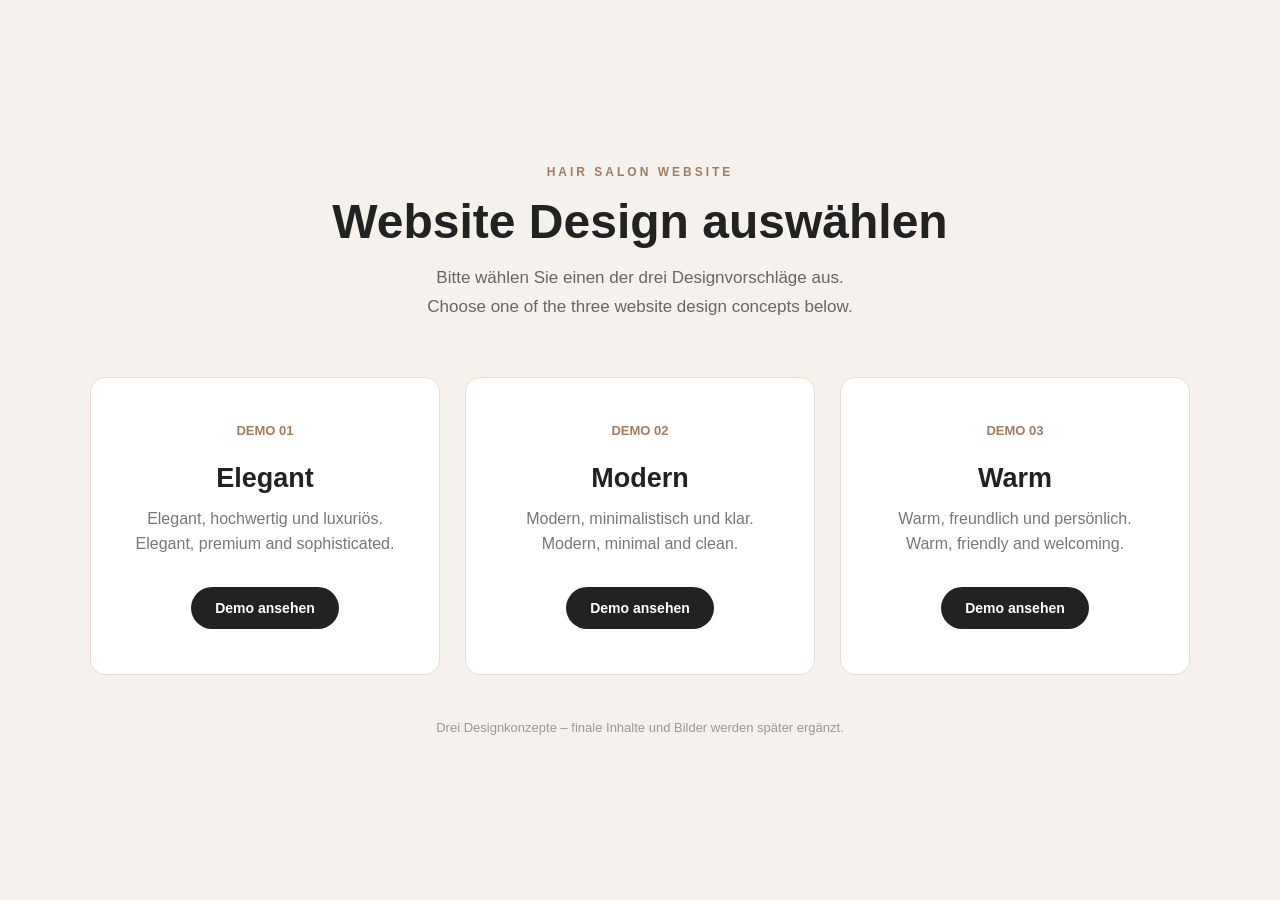
==== index.html @ 5cd279e0 "Add files via upload" ====
<!DOCTYPE html>
<html lang="de">

<head>
    <meta charset="UTF-8">
    <meta name="viewport" content="width=device-width, initial-scale=1.0">

    <title>Hair Salon – Website Demos</title>

    <style>

        * {
            margin: 0;
            padding: 0;
            box-sizing: border-box;
        }

        body {
            font-family: Arial, Helvetica, sans-serif;

            min-height: 100vh;

            background: #f5f1ec;
            color: #222;

            display: flex;
            align-items: center;
            justify-content: center;

            padding: 40px 20px;
        }

        .container {
            width: 100%;
            max-width: 1100px;

            text-align: center;
        }

        .small-title {
            color: #a27c5f;

            font-size: 12px;
            font-weight: bold;

            letter-spacing: 3px;

            margin-bottom: 15px;
        }

        h1 {
            font-size: 48px;
            margin-bottom: 15px;
        }

        .intro {
            color: #666;

            font-size: 17px;
            line-height: 1.7;

            margin-bottom: 55px;
        }

        .demo-grid {
            display: grid;
            grid-template-columns: repeat(3, 1fr);

            gap: 25px;
        }

        .demo-card {
            background: white;

            padding: 45px 30px;

            text-decoration: none;
            color: #222;

            border-radius: 15px;

            border: 1px solid #e5ddd5;

            transition: 0.3s ease;
        }

        .demo-card:hover {
            transform: translateY(-8px);

            box-shadow: 0 18px 40px rgba(0, 0, 0, 0.10);
        }

        .number {
            display: block;

            color: #a27c5f;

            font-size: 13px;
            font-weight: bold;

            margin-bottom: 25px;
        }

        .demo-card h2 {
            font-size: 27px;
            margin-bottom: 12px;
        }

        .demo-card p {
            color: #777;
            line-height: 1.6;

            margin-bottom: 30px;
        }

        .button {
            display: inline-block;

            padding: 13px 24px;

            background: #222;
            color: white;

            border-radius: 30px;

            font-size: 14px;
            font-weight: bold;
        }

        .demo-card:hover .button {
            background: #a27c5f;
        }

        .footer-text {
            margin-top: 45px;

            color: #999;
            font-size: 13px;
        }


        /* MOBILE */

        @media (max-width: 768px) {

            body {
                align-items: flex-start;
                padding-top: 60px;
            }

            h1 {
                font-size: 36px;
            }

            .demo-grid {
                grid-template-columns: 1fr;
            }

            .demo-card {
                padding: 35px 25px;
            }

        }

    </style>

</head>


<body>

    <main class="container">

        <p class="small-title">
            HAIR SALON WEBSITE
        </p>

        <h1>
            Website Design auswählen
        </h1>

        <p class="intro">
            Bitte wählen Sie einen der drei Designvorschläge aus.<br>
            Choose one of the three website design concepts below.
        </p>


        <div class="demo-grid">


            <!-- DEMO 1 -->

            <a href="demo-1-elegant/index.html" class="demo-card">

                <span class="number">
                    DEMO 01
                </span>

                <h2>
                    Elegant
                </h2>

                <p>
                    Elegant, hochwertig und luxuriös.<br>
                    Elegant, premium and sophisticated.
                </p>

                <span class="button">
                    Demo ansehen
                </span>

            </a>


            <!-- DEMO 2 -->

            <a href="demo-2-modern/index.html" class="demo-card">

                <span class="number">
                    DEMO 02
                </span>

                <h2>
                    Modern
                </h2>

                <p>
                    Modern, minimalistisch und klar.<br>
                    Modern, minimal and clean.
                </p>

                <span class="button">
                    Demo ansehen
                </span>

            </a>


            <!-- DEMO 3 -->

            <a href="demo-3-warm/index.html" class="demo-card">

                <span class="number">
                    DEMO 03
                </span>

                <h2>
                    Warm
                </h2>

                <p>
                    Warm, freundlich und persönlich.<br>
                    Warm, friendly and welcoming.
                </p>

                <span class="button">
                    Demo ansehen
                </span>

            </a>


        </div>


        <p class="footer-text">
            Drei Designkonzepte – finale Inhalte und Bilder werden später ergänzt.
        </p>

    </main>

</body>

</html>
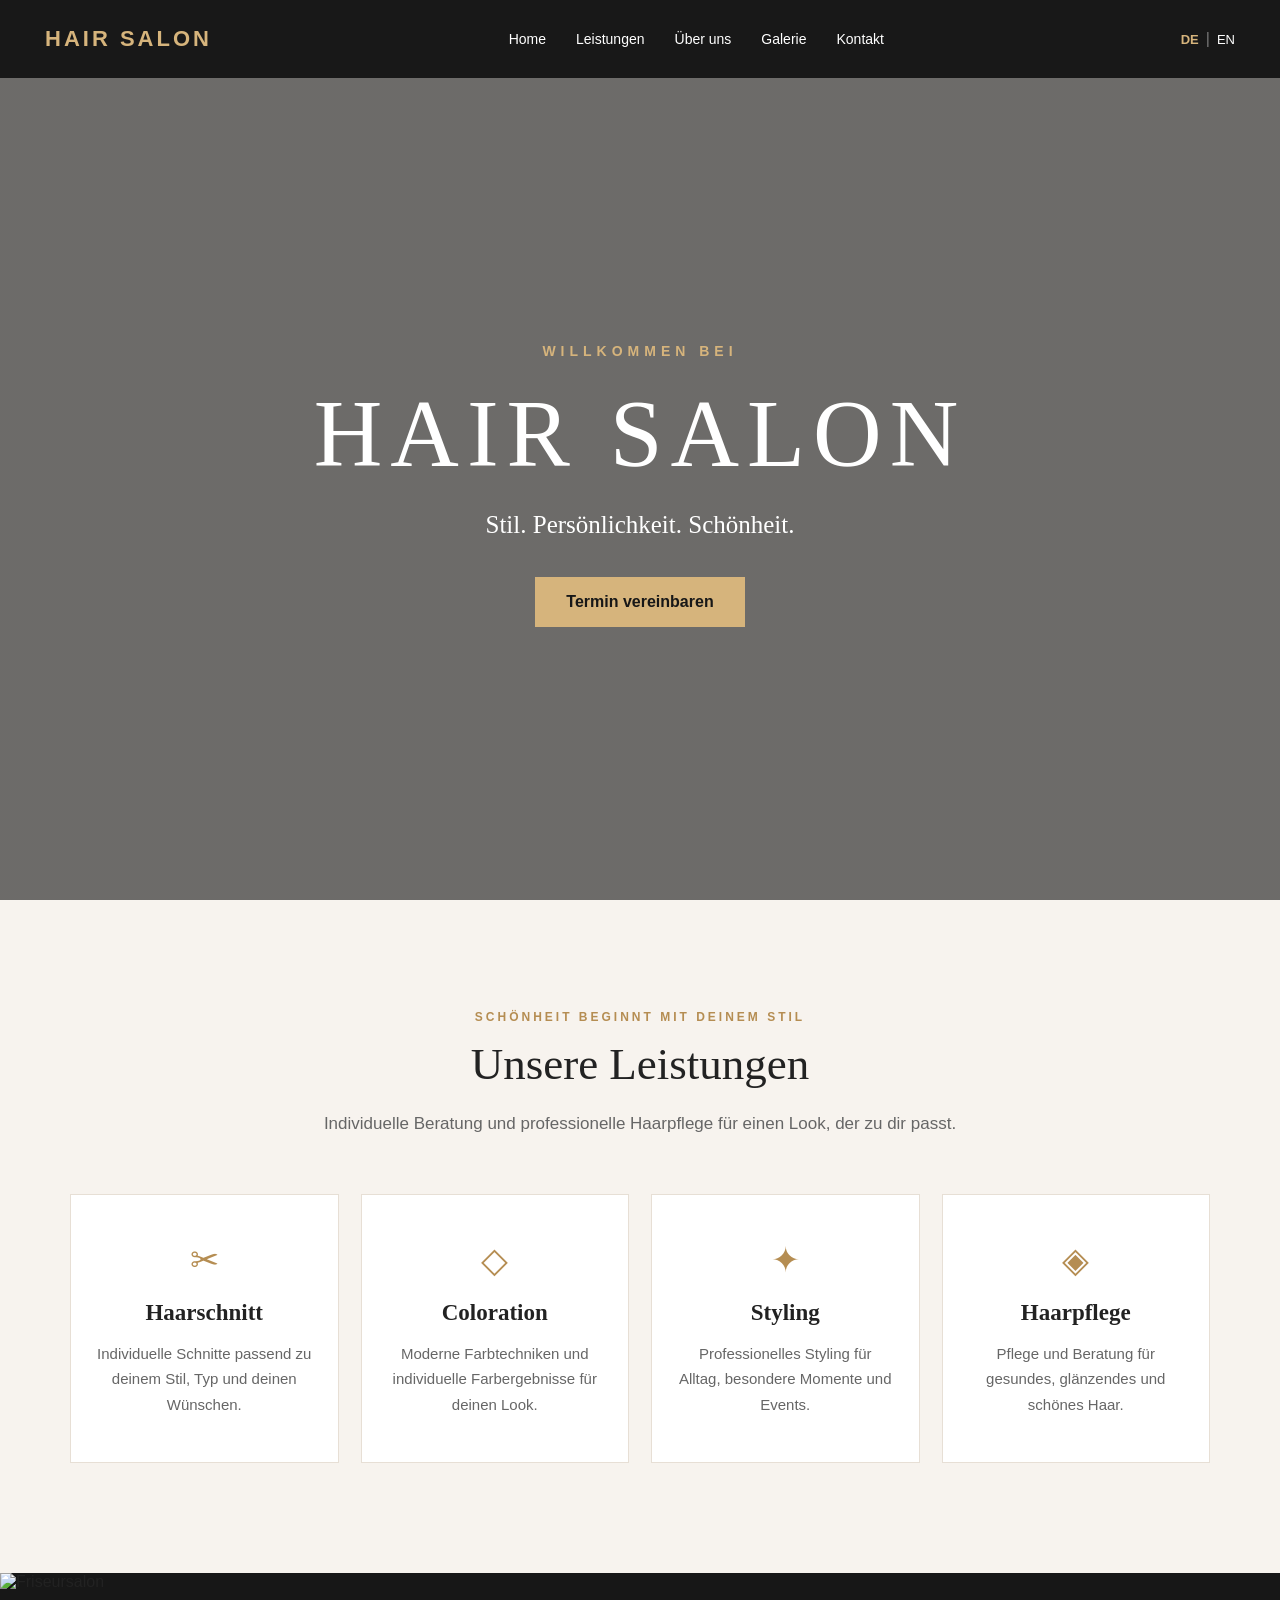
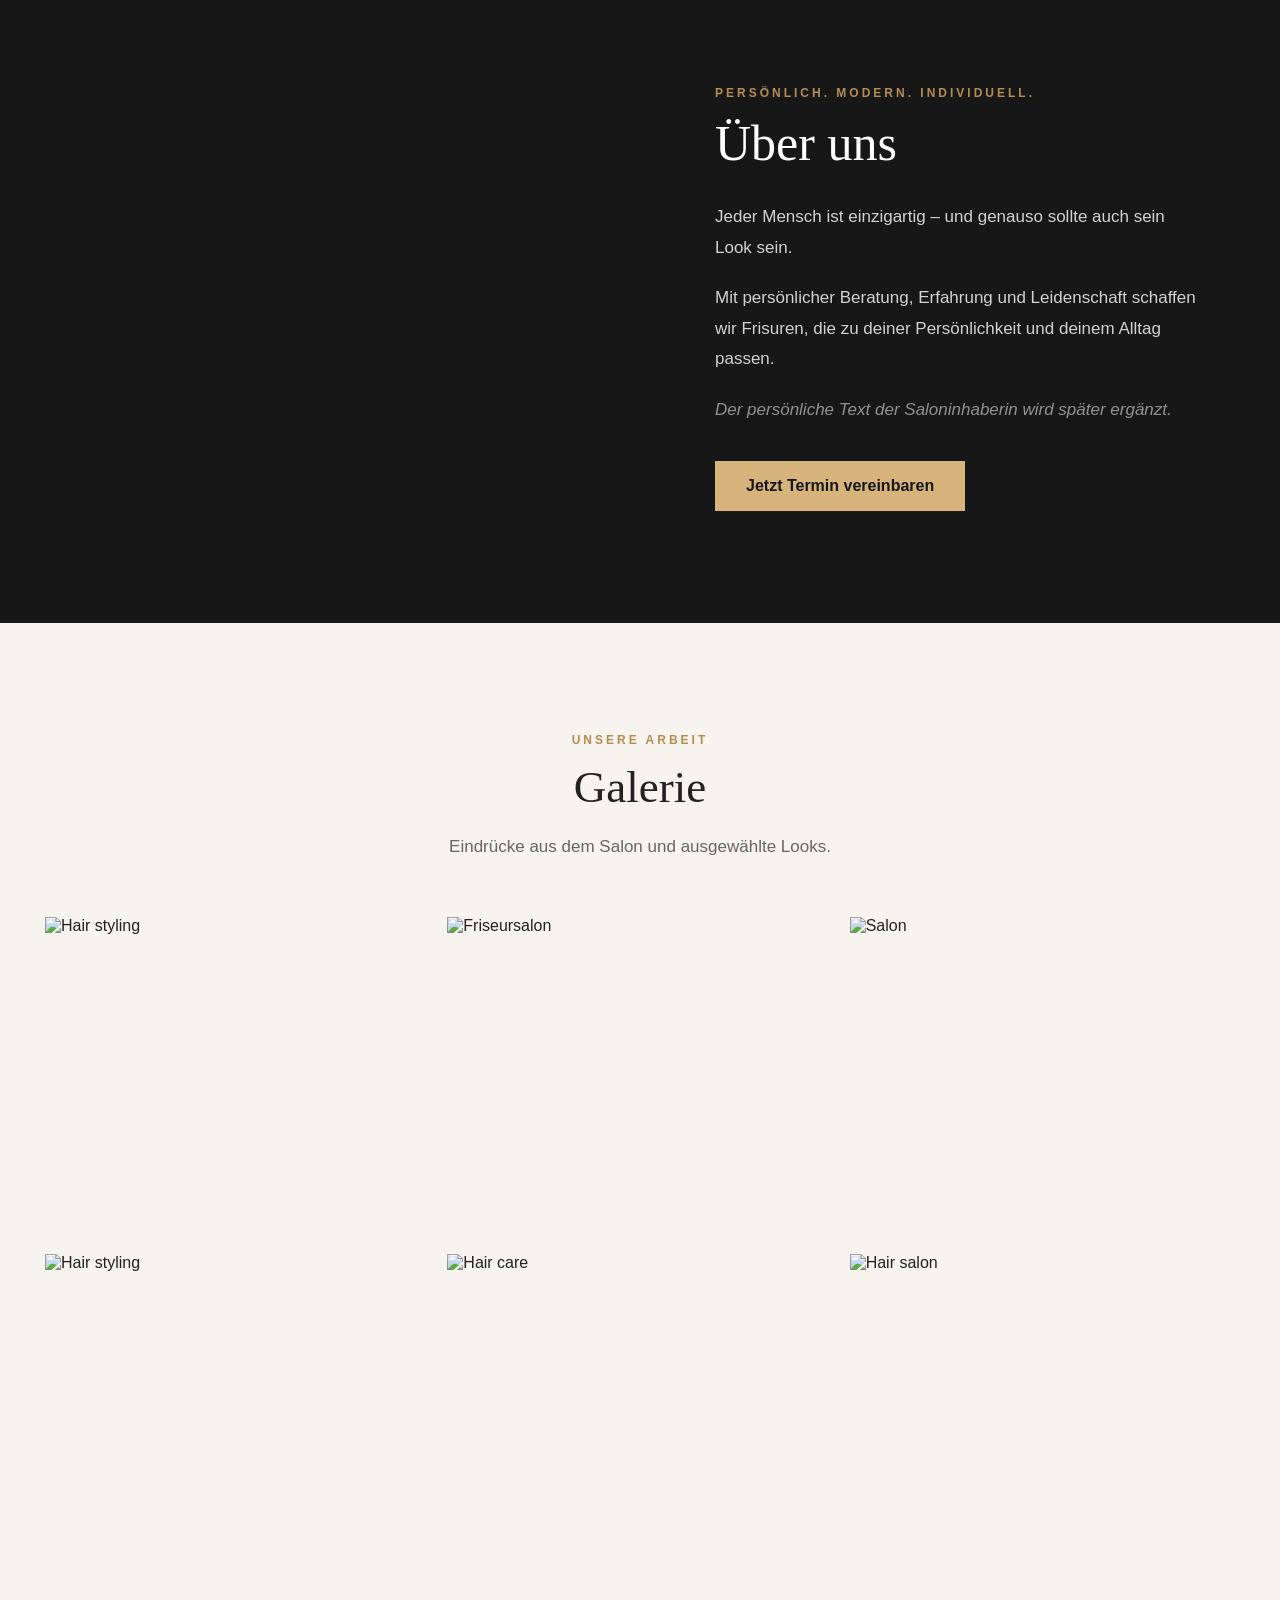
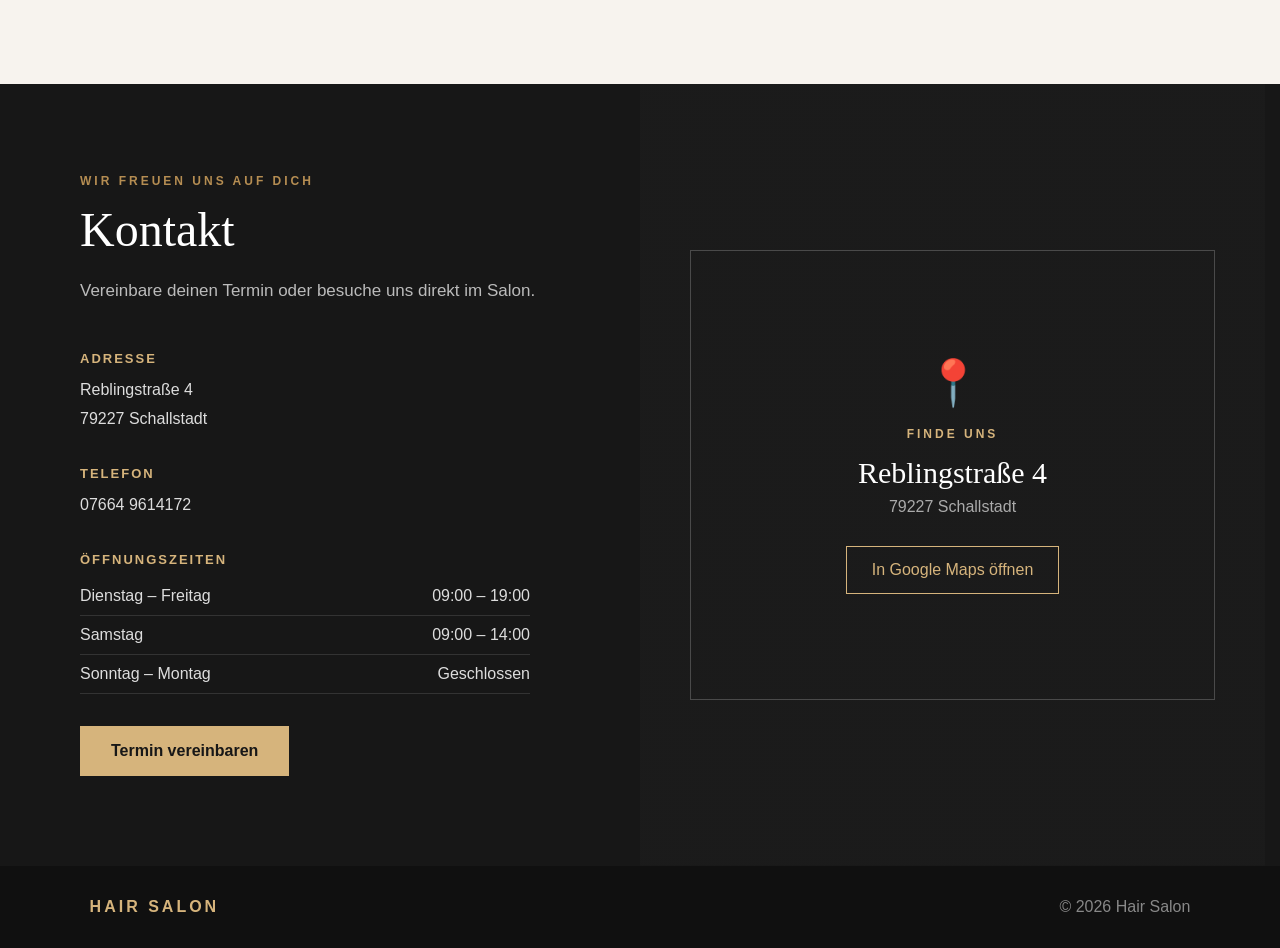
==== commit aa539e4b: "Add files via upload" ====
--- a/index.html
+++ b/index.html
@@ -5,269 +5,453 @@
     <meta charset="UTF-8">
     <meta name="viewport" content="width=device-width, initial-scale=1.0">
 
-    <title>Hair Salon – Website Demos</title>
-
-    <style>
-
-        * {
-            margin: 0;
-            padding: 0;
-            box-sizing: border-box;
-        }
-
-        body {
-            font-family: Arial, Helvetica, sans-serif;
-
-            min-height: 100vh;
-
-            background: #f5f1ec;
-            color: #222;
-
-            display: flex;
-            align-items: center;
-            justify-content: center;
-
-            padding: 40px 20px;
-        }
-
-        .container {
-            width: 100%;
-            max-width: 1100px;
-
-            text-align: center;
-        }
-
-        .small-title {
-            color: #a27c5f;
-
-            font-size: 12px;
-            font-weight: bold;
-
-            letter-spacing: 3px;
-
-            margin-bottom: 15px;
-        }
-
-        h1 {
-            font-size: 48px;
-            margin-bottom: 15px;
-        }
-
-        .intro {
-            color: #666;
-
-            font-size: 17px;
-            line-height: 1.7;
-
-            margin-bottom: 55px;
-        }
-
-        .demo-grid {
-            display: grid;
-            grid-template-columns: repeat(3, 1fr);
-
-            gap: 25px;
-        }
-
-        .demo-card {
-            background: white;
-
-            padding: 45px 30px;
-
-            text-decoration: none;
-            color: #222;
-
-            border-radius: 15px;
-
-            border: 1px solid #e5ddd5;
-
-            transition: 0.3s ease;
-        }
-
-        .demo-card:hover {
-            transform: translateY(-8px);
-
-            box-shadow: 0 18px 40px rgba(0, 0, 0, 0.10);
-        }
-
-        .number {
-            display: block;
-
-            color: #a27c5f;
-
-            font-size: 13px;
-            font-weight: bold;
-
-            margin-bottom: 25px;
-        }
-
-        .demo-card h2 {
-            font-size: 27px;
-            margin-bottom: 12px;
-        }
-
-        .demo-card p {
-            color: #777;
-            line-height: 1.6;
-
-            margin-bottom: 30px;
-        }
-
-        .button {
-            display: inline-block;
-
-            padding: 13px 24px;
-
-            background: #222;
-            color: white;
-
-            border-radius: 30px;
-
-            font-size: 14px;
-            font-weight: bold;
-        }
-
-        .demo-card:hover .button {
-            background: #a27c5f;
-        }
-
-        .footer-text {
-            margin-top: 45px;
-
-            color: #999;
-            font-size: 13px;
-        }
-
-
-        /* MOBILE */
-
-        @media (max-width: 768px) {
-
-            body {
-                align-items: flex-start;
-                padding-top: 60px;
-            }
-
-            h1 {
-                font-size: 36px;
-            }
-
-            .demo-grid {
-                grid-template-columns: 1fr;
-            }
-
-            .demo-card {
-                padding: 35px 25px;
-            }
-
-        }
-
-    </style>
-
+    <title>Hair Salon – Elegant</title>
+
+    <link rel="stylesheet" href="./elegant.css?v=1">
 </head>
 
-
 <body>
 
-    <main class="container">
-
-        <p class="small-title">
-            HAIR SALON WEBSITE
+    <header>
+
+        <nav class="navbar">
+
+            <a href="#home" class="logo">
+                HAIR SALON
+            </a>
+
+            <ul class="nav-links" id="nav-links">
+                <li><a href="#home" data-i18n="navHome">Home</a></li>
+                <li><a href="#services" data-i18n="navServices">Leistungen</a></li>
+                <li><a href="#about" data-i18n="navAbout">Über uns</a></li>
+                <li><a href="#gallery" data-i18n="navGallery">Galerie</a></li>
+                <li><a href="#contact" data-i18n="navContact">Kontakt</a></li>
+            </ul>
+
+            <div class="nav-right">
+
+                <div class="language-switch">
+                    <button id="de-btn" class="lang-btn active">DE</button>
+                    <span>|</span>
+                    <button id="en-btn" class="lang-btn">EN</button>
+                </div>
+
+                <button
+                    class="menu-toggle"
+                    id="menu-toggle"
+                    aria-label="Menu öffnen"
+                    aria-expanded="false">
+                    ☰
+                </button>
+
+            </div>
+
+        </nav>
+
+    </header>
+
+
+    <main>
+
+        <!-- HERO -->
+
+        <section id="home" class="hero">
+
+            <div class="hero-content">
+
+                <p class="hero-small" data-i18n="heroSmall">
+                    WILLKOMMEN BEI
+                </p>
+
+                <h1>
+                    HAIR SALON
+                </h1>
+
+                <p class="hero-text" data-i18n="heroText">
+                    Stil. Persönlichkeit. Schönheit.
+                </p>
+
+                <a
+                    href="#contact"
+                    class="gold-button"
+                    data-i18n="appointment">
+                    Termin vereinbaren
+                </a>
+
+            </div>
+
+        </section>
+
+
+        <!-- SERVICES -->
+
+        <section id="services" class="services-section">
+
+            <div class="section-heading">
+
+                <p class="section-small" data-i18n="servicesSmall">
+                    SCHÖNHEIT BEGINNT MIT DEINEM STIL
+                </p>
+
+                <h2 data-i18n="servicesTitle">
+                    Unsere Leistungen
+                </h2>
+
+                <p data-i18n="servicesIntro">
+                    Individuelle Beratung und professionelle Haarpflege
+                    für einen Look, der zu dir passt.
+                </p>
+
+            </div>
+
+
+            <div class="services-grid">
+
+                <article class="service-card">
+                    <div class="service-icon">✂</div>
+
+                    <h3 data-i18n="haircutTitle">
+                        Haarschnitt
+                    </h3>
+
+                    <p data-i18n="haircutText">
+                        Individuelle Schnitte passend zu deinem Stil,
+                        Typ und deinen Wünschen.
+                    </p>
+                </article>
+
+
+                <article class="service-card">
+                    <div class="service-icon">◇</div>
+
+                    <h3 data-i18n="colorTitle">
+                        Coloration
+                    </h3>
+
+                    <p data-i18n="colorText">
+                        Moderne Farbtechniken und individuelle
+                        Farbergebnisse für deinen Look.
+                    </p>
+                </article>
+
+
+                <article class="service-card">
+                    <div class="service-icon">✦</div>
+
+                    <h3 data-i18n="stylingTitle">
+                        Styling
+                    </h3>
+
+                    <p data-i18n="stylingText">
+                        Professionelles Styling für Alltag,
+                        besondere Momente und Events.
+                    </p>
+                </article>
+
+
+                <article class="service-card">
+                    <div class="service-icon">◈</div>
+
+                    <h3 data-i18n="careTitle">
+                        Haarpflege
+                    </h3>
+
+                    <p data-i18n="careText">
+                        Pflege und Beratung für gesundes,
+                        glänzendes und schönes Haar.
+                    </p>
+                </article>
+
+            </div>
+
+        </section>
+
+
+        <!-- ABOUT -->
+
+        <section id="about" class="about-section">
+
+            <div class="about-image">
+
+                <img
+                    src="https://images.unsplash.com/photo-1562322140-8baeececf3df?auto=format&fit=crop&w=1200&q=85"
+                    alt="Friseursalon">
+
+            </div>
+
+
+            <div class="about-content">
+
+                <p class="section-small" data-i18n="aboutSmall">
+                    PERSÖNLICH. MODERN. INDIVIDUELL.
+                </p>
+
+                <h2 data-i18n="aboutTitle">
+                    Über uns
+                </h2>
+
+                <p data-i18n="aboutText1">
+                    Jeder Mensch ist einzigartig – und genauso sollte auch
+                    sein Look sein.
+                </p>
+
+                <p data-i18n="aboutText2">
+                    Mit persönlicher Beratung, Erfahrung und Leidenschaft
+                    schaffen wir Frisuren, die zu deiner Persönlichkeit
+                    und deinem Alltag passen.
+                </p>
+
+                <p class="about-note" data-i18n="aboutNote">
+                    Der persönliche Text der Saloninhaberin wird später ergänzt.
+                </p>
+
+                <a
+                    href="#contact"
+                    class="gold-button"
+                    data-i18n="appointmentNow">
+                    Jetzt Termin vereinbaren
+                </a>
+
+            </div>
+
+        </section>
+
+
+        <!-- GALLERY -->
+
+        <section id="gallery" class="gallery-section">
+
+            <div class="section-heading">
+
+                <p class="section-small" data-i18n="gallerySmall">
+                    UNSERE ARBEIT
+                </p>
+
+                <h2 data-i18n="galleryTitle">
+                    Galerie
+                </h2>
+
+                <p data-i18n="galleryText">
+                    Eindrücke aus dem Salon und ausgewählte Looks.
+                </p>
+
+            </div>
+
+
+            <div class="gallery-grid">
+
+                <div class="gallery-item">
+                    <img
+                        src="https://images.unsplash.com/photo-1522337360788-8b13dee7a37e?auto=format&fit=crop&w=900&q=85"
+                        alt="Hair styling">
+                </div>
+
+                <div class="gallery-item">
+                    <img
+                        src="https://images.unsplash.com/photo-1562322140-8baeececf3df?auto=format&fit=crop&w=900&q=85"
+                        alt="Friseursalon">
+                </div>
+
+                <div class="gallery-item">
+                    <img
+                        src="https://images.unsplash.com/photo-1560066984-138dadb4c035?auto=format&fit=crop&w=900&q=85"
+                        alt="Salon">
+                </div>
+
+                <div class="gallery-item">
+                    <img
+                        src="https://images.unsplash.com/photo-1559599101-f09722fb4948?auto=format&fit=crop&w=900&q=85"
+                        alt="Hair styling">
+                </div>
+
+                <div class="gallery-item">
+                    <img
+                        src="https://images.unsplash.com/photo-1595476108010-b4d1f102b1b1?auto=format&fit=crop&w=900&q=85"
+                        alt="Hair care">
+                </div>
+
+                <div class="gallery-item">
+                    <img
+                        src="https://images.unsplash.com/photo-1521590832167-7bcbfaa6381f?auto=format&fit=crop&w=900&q=85"
+                        alt="Hair salon">
+                </div>
+
+            </div>
+
+        </section>
+
+
+        <!-- CONTACT -->
+
+        <section id="contact" class="contact-section">
+
+            <div class="contact-container">
+
+                <div class="contact-info">
+
+                    <p class="section-small" data-i18n="contactSmall">
+                        WIR FREUEN UNS AUF DICH
+                    </p>
+
+                    <h2 data-i18n="contactTitle">
+                        Kontakt
+                    </h2>
+
+                    <p class="contact-intro" data-i18n="contactIntro">
+                        Vereinbare deinen Termin oder besuche uns direkt im Salon.
+                    </p>
+
+
+                    <div class="contact-item">
+
+                        <h3 data-i18n="address">
+                            Adresse
+                        </h3>
+
+                        <a
+                            class="contact-link"
+                            href="https://www.google.com/maps/search/?api=1&query=Reblingstra%C3%9Fe+4,+79227+Schallstadt"
+                            target="_blank"
+                            rel="noopener noreferrer">
+
+                            Reblingstraße 4<br>
+                            79227 Schallstadt
+
+                        </a>
+
+                    </div>
+
+
+                    <div class="contact-item">
+
+                        <h3 data-i18n="phone">
+                            Telefon
+                        </h3>
+
+                        <!-- 07664 9614172 -->
+
+                        <a
+                            class="contact-link"
+                            href="tel:+4976649614172">
+
+                            07664 9614172
+
+                        </a>
+
+                    </div>
+
+
+                    <div class="contact-item">
+
+                        <h3 data-i18n="openingHours">
+                            Öffnungszeiten
+                        </h3>
+
+                        <div class="opening-hours">
+
+                            <div>
+                                <span data-i18n="tuesdayFriday">
+                                    Dienstag – Freitag
+                                </span>
+
+                                <span>
+                                    09:00 – 19:00
+                                </span>
+                            </div>
+
+                            <div>
+                                <span data-i18n="saturday">
+                                    Samstag
+                                </span>
+
+                                <span>
+                                    09:00 – 14:00
+                                </span>
+                            </div>
+
+                            <div>
+                                <span data-i18n="sundayMonday">
+                                    Sonntag – Montag
+                                </span>
+
+                                <span data-i18n="closed">
+                                    Geschlossen
+                                </span>
+                            </div>
+
+                        </div>
+
+                    </div>
+
+
+                    <!--+49 7664 9614172 -->
+
+                    <a
+                        href="tel:+4976649614172"
+                        class="gold-button"
+                        data-i18n="appointment">
+                        Termin vereinbaren
+                    </a>
+
+                </div>
+
+
+                <div class="map-box">
+
+                    <div class="map-content">
+
+                        <div class="map-pin">
+                            📍
+                        </div>
+
+                        <p class="map-small" data-i18n="findUs">
+                            FINDE UNS
+                        </p>
+
+                        <h3>
+                            Reblingstraße 4
+                        </h3>
+
+                        <p>
+                            79227 Schallstadt
+                        </p>
+
+                        <a
+                            href="https://www.google.com/maps/search/?api=1&query=Reblingstra%C3%9Fe+4,+79227+Schallstadt"
+                            target="_blank"
+                            rel="noopener noreferrer"
+                            class="map-button"
+                            data-i18n="openMaps">
+
+                            In Google Maps öffnen
+
+                        </a>
+
+                    </div>
+
+                </div>
+
+            </div>
+
+        </section>
+
+    </main>
+
+
+    <footer>
+
+        <strong>
+            HAIR SALON
+        </strong>
+
+        <p>
+            © 2026 Hair Salon
         </p>
 
-        <h1>
-            Website Design auswählen
-        </h1>
-
-        <p class="intro">
-            Bitte wählen Sie einen der drei Designvorschläge aus.<br>
-            Choose one of the three website design concepts below.
-        </p>
-
-
-        <div class="demo-grid">
-
-
-            <!-- DEMO 1 -->
-
-            <a href="demo-1-elegant/index.html" class="demo-card">
-
-                <span class="number">
-                    DEMO 01
-                </span>
-
-                <h2>
-                    Elegant
-                </h2>
-
-                <p>
-                    Elegant, hochwertig und luxuriös.<br>
-                    Elegant, premium and sophisticated.
-                </p>
-
-                <span class="button">
-                    Demo ansehen
-                </span>
-
-            </a>
-
-
-            <!-- DEMO 2 -->
-
-            <a href="demo-2-modern/index.html" class="demo-card">
-
-                <span class="number">
-                    DEMO 02
-                </span>
-
-                <h2>
-                    Modern
-                </h2>
-
-                <p>
-                    Modern, minimalistisch und klar.<br>
-                    Modern, minimal and clean.
-                </p>
-
-                <span class="button">
-                    Demo ansehen
-                </span>
-
-            </a>
-
-
-            <!-- DEMO 3 -->
-
-            <a href="demo-3-warm/index.html" class="demo-card">
-
-                <span class="number">
-                    DEMO 03
-                </span>
-
-                <h2>
-                    Warm
-                </h2>
-
-                <p>
-                    Warm, freundlich und persönlich.<br>
-                    Warm, friendly and welcoming.
-                </p>
-
-                <span class="button">
-                    Demo ansehen
-                </span>
-
-            </a>
-
-
-        </div>
-
-
-        <p class="footer-text">
-            Drei Designkonzepte – finale Inhalte und Bilder werden später ergänzt.
-        </p>
-
-    </main>
+    </footer>
+
+
+    <script src="script.js?v=2"></script>
 
 </body>
 
--- a/elegant.css
+++ b/elegant.css
@@ -0,0 +1,831 @@
+* {
+    margin: 0;
+    padding: 0;
+    box-sizing: border-box;
+}
+
+html {
+    scroll-behavior: smooth;
+}
+
+body {
+    font-family: Arial, Helvetica, sans-serif;
+    background: #f7f3ee;
+    color: #222;
+}
+
+
+/* NAVBAR */
+
+header {
+    position: fixed;
+
+    top: 0;
+    left: 0;
+
+    width: 100%;
+
+    z-index: 1000;
+
+    background: rgba(20, 20, 20, 0.94);
+
+    backdrop-filter: blur(8px);
+}
+
+.navbar {
+    max-width: 1250px;
+
+    min-height: 78px;
+
+    margin: auto;
+
+    padding: 0 30px;
+
+    display: flex;
+
+    align-items: center;
+    justify-content: space-between;
+
+    position: relative;
+}
+
+.logo {
+    color: #d6b47c;
+
+    font-size: 22px;
+    font-weight: bold;
+
+    letter-spacing: 3px;
+
+    text-decoration: none;
+}
+
+.nav-links {
+    list-style: none;
+
+    display: flex;
+
+    align-items: center;
+
+    gap: 30px;
+}
+
+.nav-links a {
+    color: white;
+
+    text-decoration: none;
+
+    font-size: 14px;
+
+    transition: 0.25s;
+}
+
+.nav-links a:hover {
+    color: #d6b47c;
+}
+
+.nav-right {
+    display: flex;
+
+    align-items: center;
+
+    gap: 18px;
+}
+
+.language-switch {
+    display: flex;
+
+    align-items: center;
+
+    gap: 7px;
+
+    color: #777;
+}
+
+.lang-btn {
+    border: none;
+
+    background: none;
+
+    color: white;
+
+    cursor: pointer;
+
+    font-size: 13px;
+}
+
+.lang-btn:hover {
+    color: #d6b47c;
+}
+
+.lang-btn.active {
+    color: #d6b47c;
+
+    font-weight: bold;
+}
+
+.menu-toggle {
+    display: none;
+
+    border: none;
+
+    background: none;
+
+    color: white;
+
+    font-size: 28px;
+
+    cursor: pointer;
+
+    line-height: 1;
+}
+
+
+/* HERO */
+
+.hero {
+    min-height: 100vh;
+
+    display: flex;
+
+    align-items: center;
+    justify-content: center;
+
+    text-align: center;
+
+    background:
+        linear-gradient(
+            rgba(0, 0, 0, 0.56),
+            rgba(0, 0, 0, 0.56)
+        ),
+        url("https://images.unsplash.com/photo-1560066984-138dadb4c035?auto=format&fit=crop&w=1800&q=90");
+
+    background-size: cover;
+    background-position: center;
+}
+
+.hero-content {
+    color: white;
+
+    max-width: 900px;
+
+    padding: 130px 25px 60px;
+}
+
+.hero-small {
+    color: #d6b47c;
+
+    font-size: 14px;
+
+    font-weight: bold;
+
+    letter-spacing: 5px;
+
+    margin-bottom: 20px;
+}
+
+.hero h1 {
+    font-family: Georgia, "Times New Roman", serif;
+
+    font-size: clamp(55px, 8vw, 95px);
+
+    font-weight: 400;
+
+    letter-spacing: 8px;
+
+    margin-bottom: 22px;
+}
+
+.hero-text {
+    font-family: Georgia, serif;
+
+    font-size: 25px;
+
+    margin-bottom: 38px;
+}
+
+
+/* BUTTONS */
+
+.gold-button {
+    display: inline-block;
+
+    padding: 16px 31px;
+
+    background: #d6b47c;
+
+    color: #171717;
+
+    text-decoration: none;
+
+    font-weight: bold;
+
+    transition: 0.3s;
+}
+
+.gold-button:hover {
+    background: white;
+}
+
+
+/* COMMON HEADINGS */
+
+.section-heading {
+    max-width: 700px;
+
+    margin: 0 auto 55px;
+
+    text-align: center;
+}
+
+.section-small {
+    color: #b58d52 !important;
+
+    font-size: 12px !important;
+
+    font-weight: bold;
+
+    letter-spacing: 3px;
+
+    margin-bottom: 14px;
+}
+
+.section-heading h2 {
+    font-family: Georgia, serif;
+
+    font-size: 45px;
+
+    font-weight: 400;
+
+    margin-bottom: 20px;
+}
+
+.section-heading > p:not(.section-small) {
+    color: #666;
+
+    font-size: 17px;
+
+    line-height: 1.7;
+}
+
+
+/* SERVICES */
+
+.services-section {
+    max-width: 1200px;
+
+    margin: auto;
+
+    padding: 110px 30px;
+}
+
+.services-grid {
+    display: grid;
+
+    grid-template-columns: repeat(4, 1fr);
+
+    gap: 22px;
+}
+
+.service-card {
+    background: white;
+
+    padding: 45px 25px;
+
+    border: 1px solid #e7dfd5;
+
+    text-align: center;
+
+    transition: 0.3s;
+}
+
+.service-card:hover {
+    transform: translateY(-8px);
+
+    box-shadow: 0 18px 35px rgba(0, 0, 0, 0.08);
+}
+
+.service-icon {
+    color: #b58d52;
+
+    font-size: 35px;
+
+    margin-bottom: 20px;
+}
+
+.service-card h3 {
+    font-family: Georgia, serif;
+
+    font-size: 23px;
+
+    margin-bottom: 15px;
+}
+
+.service-card p {
+    color: #666;
+
+    font-size: 15px;
+
+    line-height: 1.7;
+}
+
+
+/* ABOUT */
+
+.about-section {
+    min-height: 650px;
+
+    display: grid;
+
+    grid-template-columns: 1fr 1fr;
+
+    background: #171717;
+}
+
+.about-image {
+    min-height: 650px;
+}
+
+.about-image img {
+    width: 100%;
+    height: 100%;
+
+    object-fit: cover;
+
+    display: block;
+}
+
+.about-content {
+    padding: 90px 75px;
+
+    display: flex;
+
+    flex-direction: column;
+
+    align-items: flex-start;
+    justify-content: center;
+
+    color: white;
+}
+
+.about-content h2 {
+    font-family: Georgia, serif;
+
+    font-size: 50px;
+
+    font-weight: 400;
+
+    margin-bottom: 30px;
+}
+
+.about-content > p:not(.section-small) {
+    max-width: 570px;
+
+    color: #d2d2d2;
+
+    font-size: 17px;
+
+    line-height: 1.8;
+
+    margin-bottom: 20px;
+}
+
+.about-note {
+    opacity: 0.65;
+
+    font-style: italic;
+}
+
+.about-content .gold-button {
+    margin-top: 15px;
+}
+
+
+/* GALLERY */
+
+.gallery-section {
+    max-width: 1250px;
+
+    margin: auto;
+
+    padding: 110px 30px;
+}
+
+.gallery-grid {
+    display: grid;
+
+    grid-template-columns: repeat(3, 1fr);
+
+    gap: 17px;
+}
+
+.gallery-item {
+    height: 320px;
+
+    overflow: hidden;
+}
+
+.gallery-item img {
+    width: 100%;
+    height: 100%;
+
+    object-fit: cover;
+
+    display: block;
+
+    transition: 0.5s;
+}
+
+.gallery-item:hover img {
+    transform: scale(1.06);
+}
+
+
+/* CONTACT */
+
+.contact-section {
+    background: #171717;
+
+    color: white;
+}
+
+.contact-container {
+    max-width: 1250px;
+
+    margin: auto;
+
+    display: grid;
+
+    grid-template-columns: 1fr 1fr;
+}
+
+.contact-info {
+    padding: 90px 65px;
+}
+
+.contact-info h2 {
+    font-family: Georgia, serif;
+
+    font-size: 48px;
+
+    font-weight: 400;
+
+    margin-bottom: 20px;
+}
+
+.contact-intro {
+    color: #bbb;
+
+    font-size: 17px;
+
+    line-height: 1.7;
+
+    margin-bottom: 45px;
+}
+
+.contact-item {
+    margin-bottom: 32px;
+}
+
+.contact-item h3 {
+    color: #d6b47c;
+
+    font-size: 13px;
+
+    letter-spacing: 2px;
+
+    text-transform: uppercase;
+
+    margin-bottom: 10px;
+}
+
+.contact-link {
+    color: #ddd;
+
+    text-decoration: none;
+
+    line-height: 1.8;
+
+    transition: 0.25s;
+}
+
+.contact-link:hover {
+    color: #d6b47c;
+}
+
+.opening-hours {
+    max-width: 450px;
+}
+
+.opening-hours div {
+    display: flex;
+
+    align-items: center;
+    justify-content: space-between;
+
+    gap: 20px;
+
+    padding: 10px 0;
+
+    border-bottom: 1px solid #333;
+
+    color: #ddd;
+}
+
+
+/* MAP */
+
+.map-box {
+    min-height: 650px;
+
+    padding: 50px;
+
+    display: flex;
+
+    align-items: center;
+    justify-content: center;
+
+    background:
+        linear-gradient(
+            rgba(27, 27, 27, 0.92),
+            rgba(27, 27, 27, 0.92)
+        ),
+        url("https://images.unsplash.com/photo-1524661135-423995f22d0b?auto=format&fit=crop&w=1200&q=80");
+
+    background-size: cover;
+    background-position: center;
+}
+
+.map-content {
+    width: 100%;
+
+    min-height: 450px;
+
+    border: 1px solid #4a4a4a;
+
+    padding: 45px;
+
+    text-align: center;
+
+    display: flex;
+
+    flex-direction: column;
+
+    align-items: center;
+    justify-content: center;
+}
+
+.map-pin {
+    font-size: 45px;
+
+    margin-bottom: 18px;
+}
+
+.map-small {
+    color: #d6b47c;
+
+    font-size: 12px;
+
+    font-weight: bold;
+
+    letter-spacing: 3px;
+
+    margin-bottom: 15px;
+}
+
+.map-content h3 {
+    font-family: Georgia, serif;
+
+    font-size: 30px;
+
+    font-weight: 400;
+
+    margin-bottom: 8px;
+}
+
+.map-content > p:not(.map-small) {
+    color: #aaa;
+
+    margin-bottom: 30px;
+}
+
+.map-button {
+    display: inline-block;
+
+    padding: 14px 25px;
+
+    border: 1px solid #d6b47c;
+
+    color: #d6b47c;
+
+    text-decoration: none;
+
+    transition: 0.3s;
+}
+
+.map-button:hover {
+    background: #d6b47c;
+
+    color: #171717;
+}
+
+
+/* FOOTER */
+
+footer {
+    background: #101010;
+
+    color: #888;
+
+    padding: 32px 7%;
+
+    display: flex;
+
+    align-items: center;
+    justify-content: space-between;
+}
+
+footer strong {
+    color: #d6b47c;
+
+    letter-spacing: 3px;
+}
+
+
+/* MOBILE */
+
+@media (max-width: 768px) {
+
+    .navbar {
+        min-height: 70px;
+
+        padding: 0 18px;
+    }
+
+    .logo {
+        font-size: 17px;
+
+        letter-spacing: 2px;
+    }
+
+    .nav-right {
+        gap: 12px;
+    }
+
+
+    /* HAMBURGER */
+
+    .menu-toggle {
+        display: block;
+    }
+
+    .nav-links {
+        position: absolute;
+
+        top: 100%;
+        left: 0;
+
+        width: 100%;
+
+        display: none;
+
+        flex-direction: column;
+
+        gap: 0;
+
+        background: #171717;
+
+        border-top: 1px solid #333;
+    }
+
+    .nav-links.active {
+        display: flex;
+    }
+
+    .nav-links li {
+        width: 100%;
+    }
+
+    .nav-links a {
+        display: block;
+
+        width: 100%;
+
+        padding: 17px 25px;
+
+        text-align: center;
+
+        border-bottom: 1px solid #2b2b2b;
+    }
+
+
+    /* HERO */
+
+    .hero-content {
+        padding-top: 120px;
+    }
+
+    .hero h1 {
+        font-size: 46px;
+
+        letter-spacing: 4px;
+    }
+
+    .hero-text {
+        font-size: 20px;
+    }
+
+
+    /* SERVICES */
+
+    .services-section {
+        padding: 80px 20px;
+    }
+
+    .services-grid {
+        grid-template-columns: 1fr;
+    }
+
+    .section-heading h2 {
+        font-size: 38px;
+    }
+
+
+    /* ABOUT */
+
+    .about-section {
+        grid-template-columns: 1fr;
+    }
+
+    .about-image {
+        min-height: 420px;
+    }
+
+    .about-content {
+        padding: 65px 25px;
+    }
+
+    .about-content h2 {
+        font-size: 39px;
+    }
+
+
+    /* GALLERY */
+
+    .gallery-section {
+        padding: 80px 20px;
+    }
+
+    .gallery-grid {
+        grid-template-columns: 1fr;
+    }
+
+    .gallery-item {
+        height: 320px;
+    }
+
+
+    /* CONTACT */
+
+    .contact-container {
+        grid-template-columns: 1fr;
+    }
+
+    .contact-info {
+        padding: 70px 25px;
+    }
+
+    .contact-info h2 {
+        font-size: 40px;
+    }
+
+    .opening-hours div {
+        gap: 15px;
+    }
+
+
+    /* MAP */
+
+    .map-box {
+        min-height: 450px;
+
+        padding: 25px;
+    }
+
+    .map-content {
+        min-height: 350px;
+
+        padding: 30px 20px;
+    }
+
+
+    /* FOOTER */
+
+    footer {
+        flex-direction: column;
+
+        gap: 12px;
+
+        text-align: center;
+    }
+}
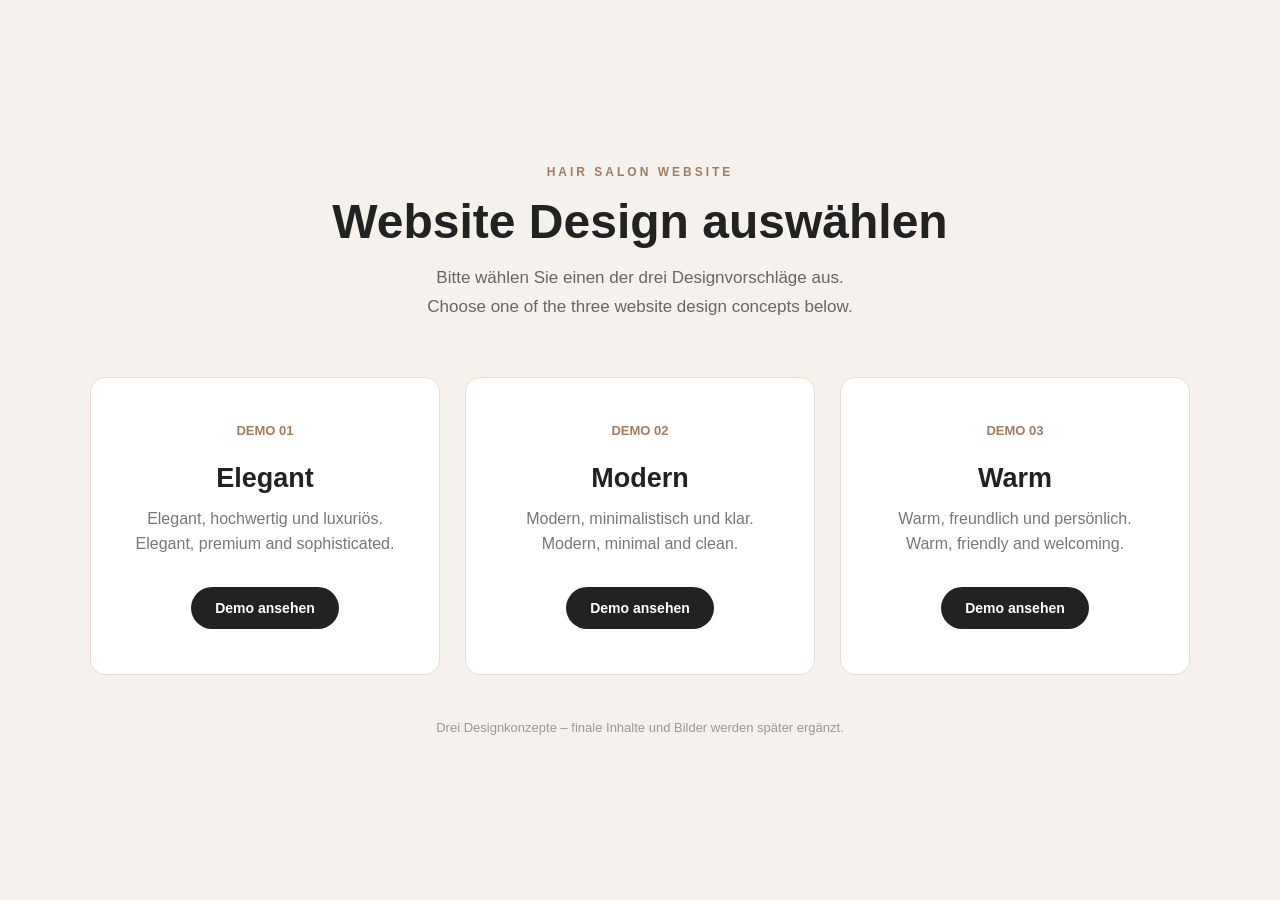
==== commit c390b5d3: "Add files via upload" ====
--- a/index.html
+++ b/index.html
@@ -5,454 +5,270 @@
     <meta charset="UTF-8">
     <meta name="viewport" content="width=device-width, initial-scale=1.0">
 
-    <title>Hair Salon – Elegant</title>
-
-    <link rel="stylesheet" href="./elegant.css?v=1">
+    <title>Hair Salon – Website Demos</title>
+
+    <style>
+
+        * {
+            margin: 0;
+            padding: 0;
+            box-sizing: border-box;
+        }
+
+        body {
+            font-family: Arial, Helvetica, sans-serif;
+
+            min-height: 100vh;
+
+            background: #f5f1ec;
+            color: #222;
+
+            display: flex;
+            align-items: center;
+            justify-content: center;
+
+            padding: 40px 20px;
+        }
+
+        .container {
+            width: 100%;
+            max-width: 1100px;
+
+            text-align: center;
+        }
+
+        .small-title {
+            color: #a27c5f;
+
+            font-size: 12px;
+            font-weight: bold;
+
+            letter-spacing: 3px;
+
+            margin-bottom: 15px;
+        }
+
+        h1 {
+            font-size: 48px;
+            margin-bottom: 15px;
+        }
+
+        .intro {
+            color: #666;
+
+            font-size: 17px;
+            line-height: 1.7;
+
+            margin-bottom: 55px;
+        }
+
+        .demo-grid {
+            display: grid;
+            grid-template-columns: repeat(3, 1fr);
+
+            gap: 25px;
+        }
+
+        .demo-card {
+            background: white;
+
+            padding: 45px 30px;
+
+            text-decoration: none;
+            color: #222;
+
+            border-radius: 15px;
+
+            border: 1px solid #e5ddd5;
+
+            transition: 0.3s ease;
+        }
+
+        .demo-card:hover {
+            transform: translateY(-8px);
+
+            box-shadow: 0 18px 40px rgba(0, 0, 0, 0.10);
+        }
+
+        .number {
+            display: block;
+
+            color: #a27c5f;
+
+            font-size: 13px;
+            font-weight: bold;
+
+            margin-bottom: 25px;
+        }
+
+        .demo-card h2 {
+            font-size: 27px;
+            margin-bottom: 12px;
+        }
+
+        .demo-card p {
+            color: #777;
+            line-height: 1.6;
+
+            margin-bottom: 30px;
+        }
+
+        .button {
+            display: inline-block;
+
+            padding: 13px 24px;
+
+            background: #222;
+            color: white;
+
+            border-radius: 30px;
+
+            font-size: 14px;
+            font-weight: bold;
+        }
+
+        .demo-card:hover .button {
+            background: #a27c5f;
+        }
+
+        .footer-text {
+            margin-top: 45px;
+
+            color: #999;
+            font-size: 13px;
+        }
+
+
+        /* MOBILE */
+
+        @media (max-width: 768px) {
+
+            body {
+                align-items: flex-start;
+                padding-top: 60px;
+            }
+
+            h1 {
+                font-size: 36px;
+            }
+
+            .demo-grid {
+                grid-template-columns: 1fr;
+            }
+
+            .demo-card {
+                padding: 35px 25px;
+            }
+
+        }
+
+    </style>
+
 </head>
 
+
 <body>
 
-    <header>
-
-        <nav class="navbar">
-
-            <a href="#home" class="logo">
-                HAIR SALON
+    <main class="container">
+
+        <p class="small-title">
+            HAIR SALON WEBSITE
+        </p>
+
+        <h1>
+            Website Design auswählen
+        </h1>
+
+        <p class="intro">
+            Bitte wählen Sie einen der drei Designvorschläge aus.<br>
+            Choose one of the three website design concepts below.
+        </p>
+
+
+        <div class="demo-grid">
+
+
+            <!-- DEMO 1 -->
+
+            <a href="demo-1-elegant/index.html" class="demo-card">
+
+                <span class="number">
+                    DEMO 01
+                </span>
+
+                <h2>
+                    Elegant
+                </h2>
+
+                <p>
+                    Elegant, hochwertig und luxuriös.<br>
+                    Elegant, premium and sophisticated.
+                </p>
+
+                <span class="button">
+                    Demo ansehen
+                </span>
+
             </a>
 
-            <ul class="nav-links" id="nav-links">
-                <li><a href="#home" data-i18n="navHome">Home</a></li>
-                <li><a href="#services" data-i18n="navServices">Leistungen</a></li>
-                <li><a href="#about" data-i18n="navAbout">Über uns</a></li>
-                <li><a href="#gallery" data-i18n="navGallery">Galerie</a></li>
-                <li><a href="#contact" data-i18n="navContact">Kontakt</a></li>
-            </ul>
-
-            <div class="nav-right">
-
-                <div class="language-switch">
-                    <button id="de-btn" class="lang-btn active">DE</button>
-                    <span>|</span>
-                    <button id="en-btn" class="lang-btn">EN</button>
-                </div>
-
-                <button
-                    class="menu-toggle"
-                    id="menu-toggle"
-                    aria-label="Menu öffnen"
-                    aria-expanded="false">
-                    ☰
-                </button>
-
-            </div>
-
-        </nav>
-
-    </header>
-
-
-    <main>
-
-        <!-- HERO -->
-
-        <section id="home" class="hero">
-
-            <div class="hero-content">
-
-                <p class="hero-small" data-i18n="heroSmall">
-                    WILLKOMMEN BEI
+
+            <!-- DEMO 2 -->
+
+            <a href="demo-2-modern/index.html" class="demo-card">
+
+                <span class="number">
+                    DEMO 02
+                </span>
+
+                <h2>
+                    Modern
+                </h2>
+
+                <p>
+                    Modern, minimalistisch und klar.<br>
+                    Modern, minimal and clean.
                 </p>
 
-                <h1>
-                    HAIR SALON
-                </h1>
-
-                <p class="hero-text" data-i18n="heroText">
-                    Stil. Persönlichkeit. Schönheit.
+                <span class="button">
+                    Demo ansehen
+                </span>
+
+            </a>
+
+
+            <!-- DEMO 3 -->
+
+            <a href="demo-3-warm/index.html" class="demo-card">
+
+                <span class="number">
+                    DEMO 03
+                </span>
+
+                <h2>
+                    Warm
+                </h2>
+
+                <p>
+                    Warm, freundlich und persönlich.<br>
+                    Warm, friendly and welcoming.
                 </p>
 
-                <a
-                    href="#contact"
-                    class="gold-button"
-                    data-i18n="appointment">
-                    Termin vereinbaren
-                </a>
-
-            </div>
-
-        </section>
-
-
-        <!-- SERVICES -->
-
-        <section id="services" class="services-section">
-
-            <div class="section-heading">
-
-                <p class="section-small" data-i18n="servicesSmall">
-                    SCHÖNHEIT BEGINNT MIT DEINEM STIL
-                </p>
-
-                <h2 data-i18n="servicesTitle">
-                    Unsere Leistungen
-                </h2>
-
-                <p data-i18n="servicesIntro">
-                    Individuelle Beratung und professionelle Haarpflege
-                    für einen Look, der zu dir passt.
-                </p>
-
-            </div>
-
-
-            <div class="services-grid">
-
-                <article class="service-card">
-                    <div class="service-icon">✂</div>
-
-                    <h3 data-i18n="haircutTitle">
-                        Haarschnitt
-                    </h3>
-
-                    <p data-i18n="haircutText">
-                        Individuelle Schnitte passend zu deinem Stil,
-                        Typ und deinen Wünschen.
-                    </p>
-                </article>
-
-
-                <article class="service-card">
-                    <div class="service-icon">◇</div>
-
-                    <h3 data-i18n="colorTitle">
-                        Coloration
-                    </h3>
-
-                    <p data-i18n="colorText">
-                        Moderne Farbtechniken und individuelle
-                        Farbergebnisse für deinen Look.
-                    </p>
-                </article>
-
-
-                <article class="service-card">
-                    <div class="service-icon">✦</div>
-
-                    <h3 data-i18n="stylingTitle">
-                        Styling
-                    </h3>
-
-                    <p data-i18n="stylingText">
-                        Professionelles Styling für Alltag,
-                        besondere Momente und Events.
-                    </p>
-                </article>
-
-
-                <article class="service-card">
-                    <div class="service-icon">◈</div>
-
-                    <h3 data-i18n="careTitle">
-                        Haarpflege
-                    </h3>
-
-                    <p data-i18n="careText">
-                        Pflege und Beratung für gesundes,
-                        glänzendes und schönes Haar.
-                    </p>
-                </article>
-
-            </div>
-
-        </section>
-
-
-        <!-- ABOUT -->
-
-        <section id="about" class="about-section">
-
-            <div class="about-image">
-
-                <img
-                    src="https://images.unsplash.com/photo-1562322140-8baeececf3df?auto=format&fit=crop&w=1200&q=85"
-                    alt="Friseursalon">
-
-            </div>
-
-
-            <div class="about-content">
-
-                <p class="section-small" data-i18n="aboutSmall">
-                    PERSÖNLICH. MODERN. INDIVIDUELL.
-                </p>
-
-                <h2 data-i18n="aboutTitle">
-                    Über uns
-                </h2>
-
-                <p data-i18n="aboutText1">
-                    Jeder Mensch ist einzigartig – und genauso sollte auch
-                    sein Look sein.
-                </p>
-
-                <p data-i18n="aboutText2">
-                    Mit persönlicher Beratung, Erfahrung und Leidenschaft
-                    schaffen wir Frisuren, die zu deiner Persönlichkeit
-                    und deinem Alltag passen.
-                </p>
-
-                <p class="about-note" data-i18n="aboutNote">
-                    Der persönliche Text der Saloninhaberin wird später ergänzt.
-                </p>
-
-                <a
-                    href="#contact"
-                    class="gold-button"
-                    data-i18n="appointmentNow">
-                    Jetzt Termin vereinbaren
-                </a>
-
-            </div>
-
-        </section>
-
-
-        <!-- GALLERY -->
-
-        <section id="gallery" class="gallery-section">
-
-            <div class="section-heading">
-
-                <p class="section-small" data-i18n="gallerySmall">
-                    UNSERE ARBEIT
-                </p>
-
-                <h2 data-i18n="galleryTitle">
-                    Galerie
-                </h2>
-
-                <p data-i18n="galleryText">
-                    Eindrücke aus dem Salon und ausgewählte Looks.
-                </p>
-
-            </div>
-
-
-            <div class="gallery-grid">
-
-                <div class="gallery-item">
-                    <img
-                        src="https://images.unsplash.com/photo-1522337360788-8b13dee7a37e?auto=format&fit=crop&w=900&q=85"
-                        alt="Hair styling">
-                </div>
-
-                <div class="gallery-item">
-                    <img
-                        src="https://images.unsplash.com/photo-1562322140-8baeececf3df?auto=format&fit=crop&w=900&q=85"
-                        alt="Friseursalon">
-                </div>
-
-                <div class="gallery-item">
-                    <img
-                        src="https://images.unsplash.com/photo-1560066984-138dadb4c035?auto=format&fit=crop&w=900&q=85"
-                        alt="Salon">
-                </div>
-
-                <div class="gallery-item">
-                    <img
-                        src="https://images.unsplash.com/photo-1559599101-f09722fb4948?auto=format&fit=crop&w=900&q=85"
-                        alt="Hair styling">
-                </div>
-
-                <div class="gallery-item">
-                    <img
-                        src="https://images.unsplash.com/photo-1595476108010-b4d1f102b1b1?auto=format&fit=crop&w=900&q=85"
-                        alt="Hair care">
-                </div>
-
-                <div class="gallery-item">
-                    <img
-                        src="https://images.unsplash.com/photo-1521590832167-7bcbfaa6381f?auto=format&fit=crop&w=900&q=85"
-                        alt="Hair salon">
-                </div>
-
-            </div>
-
-        </section>
-
-
-        <!-- CONTACT -->
-
-        <section id="contact" class="contact-section">
-
-            <div class="contact-container">
-
-                <div class="contact-info">
-
-                    <p class="section-small" data-i18n="contactSmall">
-                        WIR FREUEN UNS AUF DICH
-                    </p>
-
-                    <h2 data-i18n="contactTitle">
-                        Kontakt
-                    </h2>
-
-                    <p class="contact-intro" data-i18n="contactIntro">
-                        Vereinbare deinen Termin oder besuche uns direkt im Salon.
-                    </p>
-
-
-                    <div class="contact-item">
-
-                        <h3 data-i18n="address">
-                            Adresse
-                        </h3>
-
-                        <a
-                            class="contact-link"
-                            href="https://www.google.com/maps/search/?api=1&query=Reblingstra%C3%9Fe+4,+79227+Schallstadt"
-                            target="_blank"
-                            rel="noopener noreferrer">
-
-                            Reblingstraße 4<br>
-                            79227 Schallstadt
-
-                        </a>
-
-                    </div>
-
-
-                    <div class="contact-item">
-
-                        <h3 data-i18n="phone">
-                            Telefon
-                        </h3>
-
-                        <!-- 07664 9614172 -->
-
-                        <a
-                            class="contact-link"
-                            href="tel:+4976649614172">
-
-                            07664 9614172
-
-                        </a>
-
-                    </div>
-
-
-                    <div class="contact-item">
-
-                        <h3 data-i18n="openingHours">
-                            Öffnungszeiten
-                        </h3>
-
-                        <div class="opening-hours">
-
-                            <div>
-                                <span data-i18n="tuesdayFriday">
-                                    Dienstag – Freitag
-                                </span>
-
-                                <span>
-                                    09:00 – 19:00
-                                </span>
-                            </div>
-
-                            <div>
-                                <span data-i18n="saturday">
-                                    Samstag
-                                </span>
-
-                                <span>
-                                    09:00 – 14:00
-                                </span>
-                            </div>
-
-                            <div>
-                                <span data-i18n="sundayMonday">
-                                    Sonntag – Montag
-                                </span>
-
-                                <span data-i18n="closed">
-                                    Geschlossen
-                                </span>
-                            </div>
-
-                        </div>
-
-                    </div>
-
-
-                    <!--+49 7664 9614172 -->
-
-                    <a
-                        href="tel:+4976649614172"
-                        class="gold-button"
-                        data-i18n="appointment">
-                        Termin vereinbaren
-                    </a>
-
-                </div>
-
-
-                <div class="map-box">
-
-                    <div class="map-content">
-
-                        <div class="map-pin">
-                            📍
-                        </div>
-
-                        <p class="map-small" data-i18n="findUs">
-                            FINDE UNS
-                        </p>
-
-                        <h3>
-                            Reblingstraße 4
-                        </h3>
-
-                        <p>
-                            79227 Schallstadt
-                        </p>
-
-                        <a
-                            href="https://www.google.com/maps/search/?api=1&query=Reblingstra%C3%9Fe+4,+79227+Schallstadt"
-                            target="_blank"
-                            rel="noopener noreferrer"
-                            class="map-button"
-                            data-i18n="openMaps">
-
-                            In Google Maps öffnen
-
-                        </a>
-
-                    </div>
-
-                </div>
-
-            </div>
-
-        </section>
+                <span class="button">
+                    Demo ansehen
+                </span>
+
+            </a>
+
+
+        </div>
+
+
+        <p class="footer-text">
+            Drei Designkonzepte – finale Inhalte und Bilder werden später ergänzt.
+        </p>
 
     </main>
 
-
-    <footer>
-
-        <strong>
-            HAIR SALON
-        </strong>
-
-        <p>
-            © 2026 Hair Salon
-        </p>
-
-    </footer>
-
-
-    <script src="script.js?v=2"></script>
-
 </body>
 
 </html>
